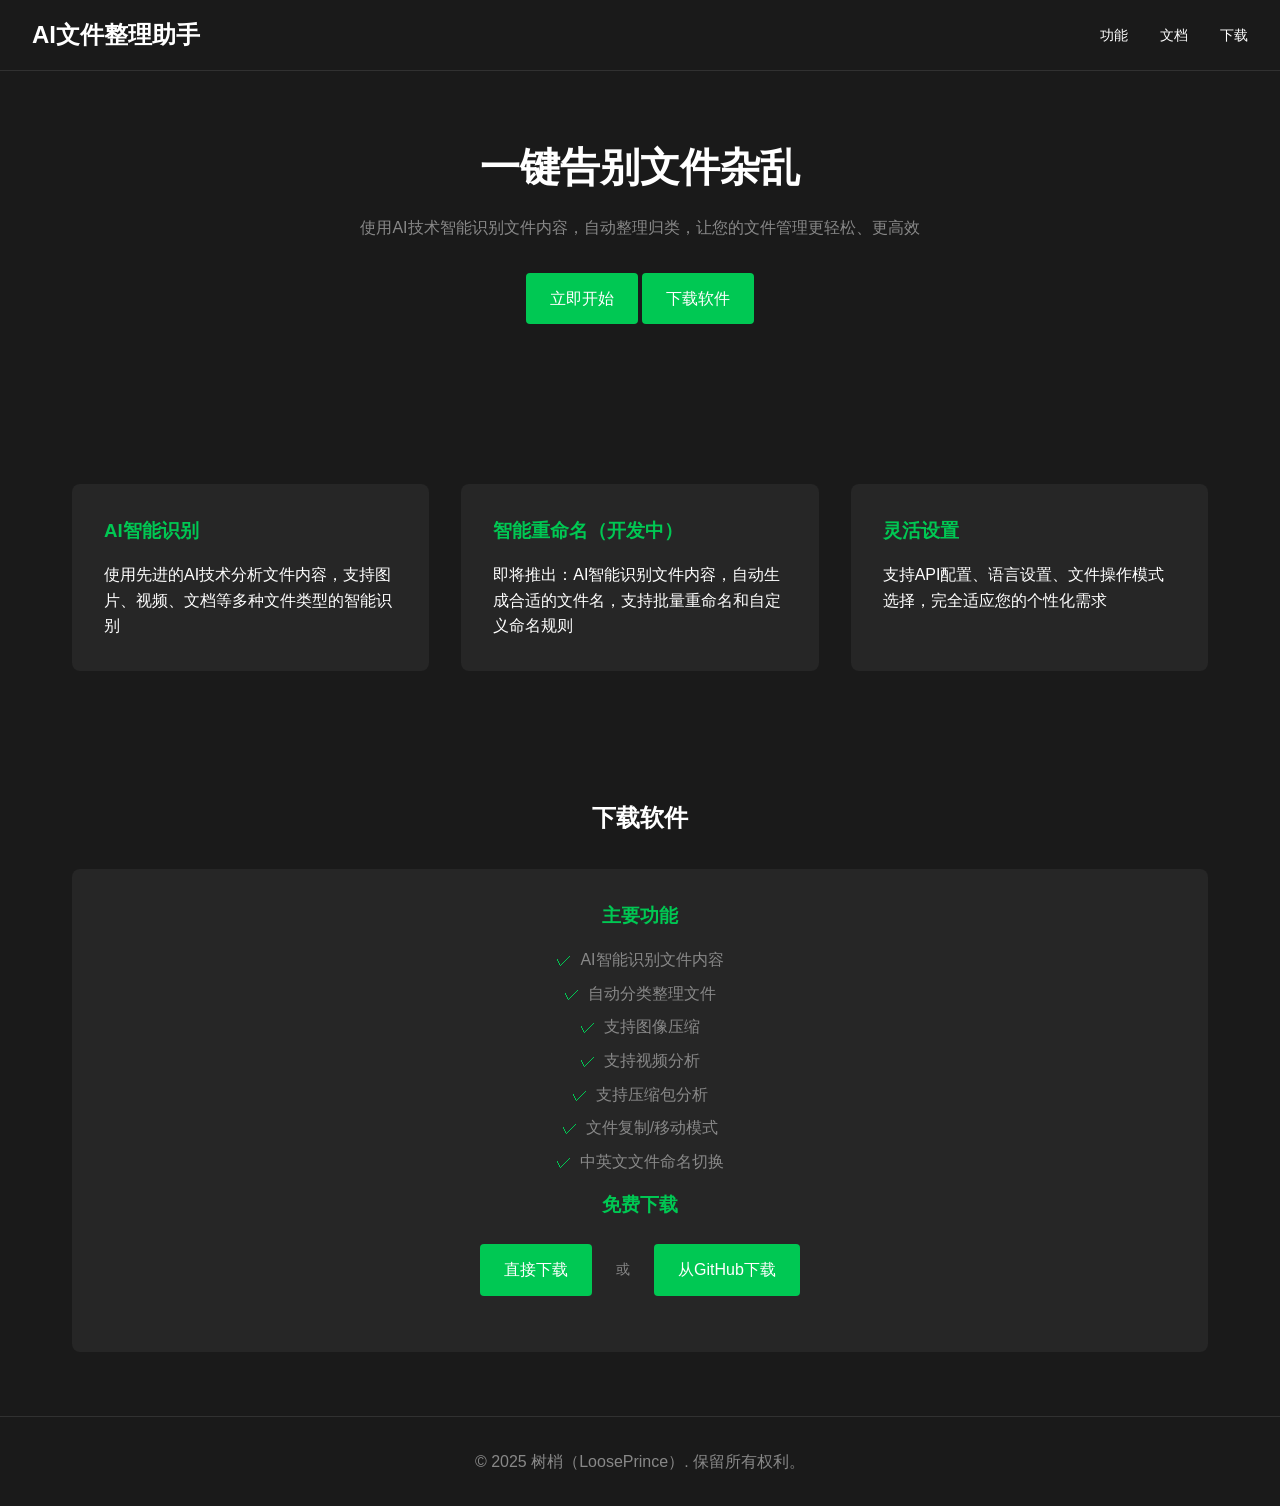
==== index.html @ bcb36895 "Initial commit" ====
<!DOCTYPE html>
<html lang="zh-CN">
<head>
    <meta charset="UTF-8">
    <meta name="viewport" content="width=device-width, initial-scale=1.0">
    <title>AI文件整理助手 - 智能文件管理工具</title>
    <style>
        :root {
            --primary-color: #00c853;
            --bg-dark: #1a1a1a;
            --text-light: #ffffff;
            --text-gray: #888888;
        }

        * {
            margin: 0;
            padding: 0;
            box-sizing: border-box;
        }

        body {
            font-family: -apple-system, BlinkMacSystemFont, 'Segoe UI', Roboto, Oxygen, Ubuntu, Cantarell, sans-serif;
            background-color: var(--bg-dark);
            color: var(--text-light);
            line-height: 1.6;
        }

        .header {
            padding: 1rem 2rem;
            display: flex;
            justify-content: space-between;
            align-items: center;
            border-bottom: 1px solid rgba(255, 255, 255, 0.1);
        }

        .logo {
            display: flex;
            align-items: center;
            gap: 0.5rem;
            font-size: 1.5rem;
            font-weight: bold;
            color: var(--text-light);
            text-decoration: none;
        }

        .nav-links {
            display: flex;
            gap: 2rem;
        }

        .nav-links a {
            color: var(--text-light);
            text-decoration: none;
            font-size: 0.9rem;
        }

        /* 响应式导航栏 */
        .menu-toggle {
            display: none;
            flex-direction: column;
            cursor: pointer;
            gap: 5px;
        }

        .menu-toggle span {
            width: 25px;
            height: 3px;
            background: var(--text-light);
            transition: all 0.3s;
        }

        @media (max-width: 768px) {
            .nav-links {
                display: none;
                flex-direction: column;
                position: absolute;
                top: 60px;
                right: 2rem;
                background: var(--bg-dark);
                padding: 1rem;
                border-radius: 4px;
                border: 1px solid rgba(255, 255, 255, 0.1);
            }

            .nav-links.active {
                display: flex;
            }

            .menu-toggle {
                display: flex;
            }
        }

        .hero {
            padding: 4rem 2rem;
            text-align: center;
            max-width: 1200px;
            margin: 0 auto;
        }

        .hero h1 {
            font-size: 2.5rem;
            margin-bottom: 1rem;
        }

        .hero p {
            color: var(--text-gray);
            margin-bottom: 2rem;
        }

        .features {
            padding: 4rem 2rem;
            max-width: 1200px;
            margin: 0 auto;
        }

        .feature-grid {
            display: grid;
            grid-template-columns: repeat(auto-fit, minmax(300px, 1fr));
            gap: 2rem;
            margin-top: 2rem;
        }

        .feature-card {
            background: rgba(255, 255, 255, 0.05);
            padding: 2rem;
            border-radius: 8px;
        }

        .feature-card h3 {
            color: var(--primary-color);
            margin-bottom: 1rem;
        }

        .pricing {
            padding: 4rem 2rem;
            max-width: 1200px;
            margin: 0 auto;
            text-align: center;
        }

        .pricing-grid {
            display: grid;
            grid-template-columns: repeat(auto-fit, minmax(250px, 1fr));
            gap: 2rem;
            margin-top: 2rem;
        }

        .pricing-card {
            background: rgba(255, 255, 255, 0.05);
            padding: 2rem;
            border-radius: 8px;
        }

        .pricing-card h3 {
            color: var(--primary-color);
            margin-bottom: 1rem;
        }

        .feature-list {
            list-style: none;
            margin: 1rem 0;
        }

        .feature-list li {
            margin: 0.5rem 0;
            color: var(--text-gray);
        }

        .feature-list li::before {
            content: '✓';
            color: var(--primary-color);
            margin-right: 0.5rem;
        }

        .btn {
            display: inline-block;
            padding: 0.8rem 1.5rem;
            background-color: var(--primary-color);
            color: var(--text-light);
            text-decoration: none;
            border-radius: 4px;
            font-weight: 500;
            transition: background-color 0.3s;
        }

        .btn:hover {
            background-color: #00a844;
        }

        .download-buttons {
            display: flex;
            flex-direction: column;
            gap: 1rem;
            align-items: center;
            margin: 1.5rem 0;
        }

        .or-text {
            color: var(--text-gray);
            font-size: 0.9rem;
        }

        @media (min-width: 768px) {
            .download-buttons {
                flex-direction: row;
                justify-content: center;
                gap: 1.5rem;
            }
        }

        .footer {
            padding: 2rem;
            text-align: center;
            color: var(--text-gray);
            border-top: 1px solid rgba(255, 255, 255, 0.1);
        }
    </style>
</head>
<body>
    <header class="header">
        <a href="/" class="logo">
            <span>AI文件整理助手</span>
        </a>
        <div class="menu-toggle" onclick="toggleMenu()">
            <span></span>
            <span></span>
            <span></span>
        </div>
        <nav class="nav-links">
            <a href="#features">功能</a>
            <a href="docs.html">文档</a>
            <a href="#download">下载</a>
        </nav>
    </header>

    <script>
        function toggleMenu() {
            const nav = document.querySelector('.nav-links');
            nav.classList.toggle('active');
        }
    </script>

    <section class="hero">
        <h1>一键告别文件杂乱</h1>
        <p>使用AI技术智能识别文件内容，自动整理归类，让您的文件管理更轻松、更高效</p>
        <a href="docs.html" class="btn">立即开始</a>
        <a href="#download" class="btn">下载软件</a>
    </section>

    <section class="features" id="features">
        <div class="feature-grid">
            <div class="feature-card">
                <h3>AI智能识别</h3>
                <p>使用先进的AI技术分析文件内容，支持图片、视频、文档等多种文件类型的智能识别</p>
            </div>
            <div class="feature-card">
                <h3>智能重命名（开发中）</h3>
                <p>即将推出：AI智能识别文件内容，自动生成合适的文件名，支持批量重命名和自定义命名规则</p>
            </div>
            <div class="feature-card">
                <h3>灵活设置</h3>
                <p>支持API配置、语言设置、文件操作模式选择，完全适应您的个性化需求</p>
            </div>
        </div>
    </section>

    <section class="pricing" id="download">
        <h2>下载软件</h2>
        <div class="pricing-grid">
            <div class="pricing-card">
                <h3>主要功能</h3>
                <ul class="feature-list">
                    <li>AI智能识别文件内容</li>
                    <li>自动分类整理文件</li>
                    <li>支持图像压缩</li>
                    <li>支持视频分析</li>
                    <li>支持压缩包分析</li>
                    <li>文件复制/移动模式</li>
                    <li>中英文文件命名切换</li>
                </ul>
                <h3>免费下载</h3>
                <!-- <p style="color: var(--text-gray); margin: 1rem 0;">本软件完全免费，请加入QQ群：726741344下载最新版本</p> -->
                <div class="download-buttons">
                    <a href="dist/AI文件整理助手.exe" class="btn">直接下载</a>
                    <span class="or-text">或</span>
                    <a href="https://github.com/LoosePrince/AI-File/releases/latest" class="btn">从GitHub下载</a>
                </div>
            </div>
        </div>
    </section>

    <footer class="footer">
        <p>© 2025 树梢（LoosePrince）. 保留所有权利。</p>
    </footer>
</body>
</html>
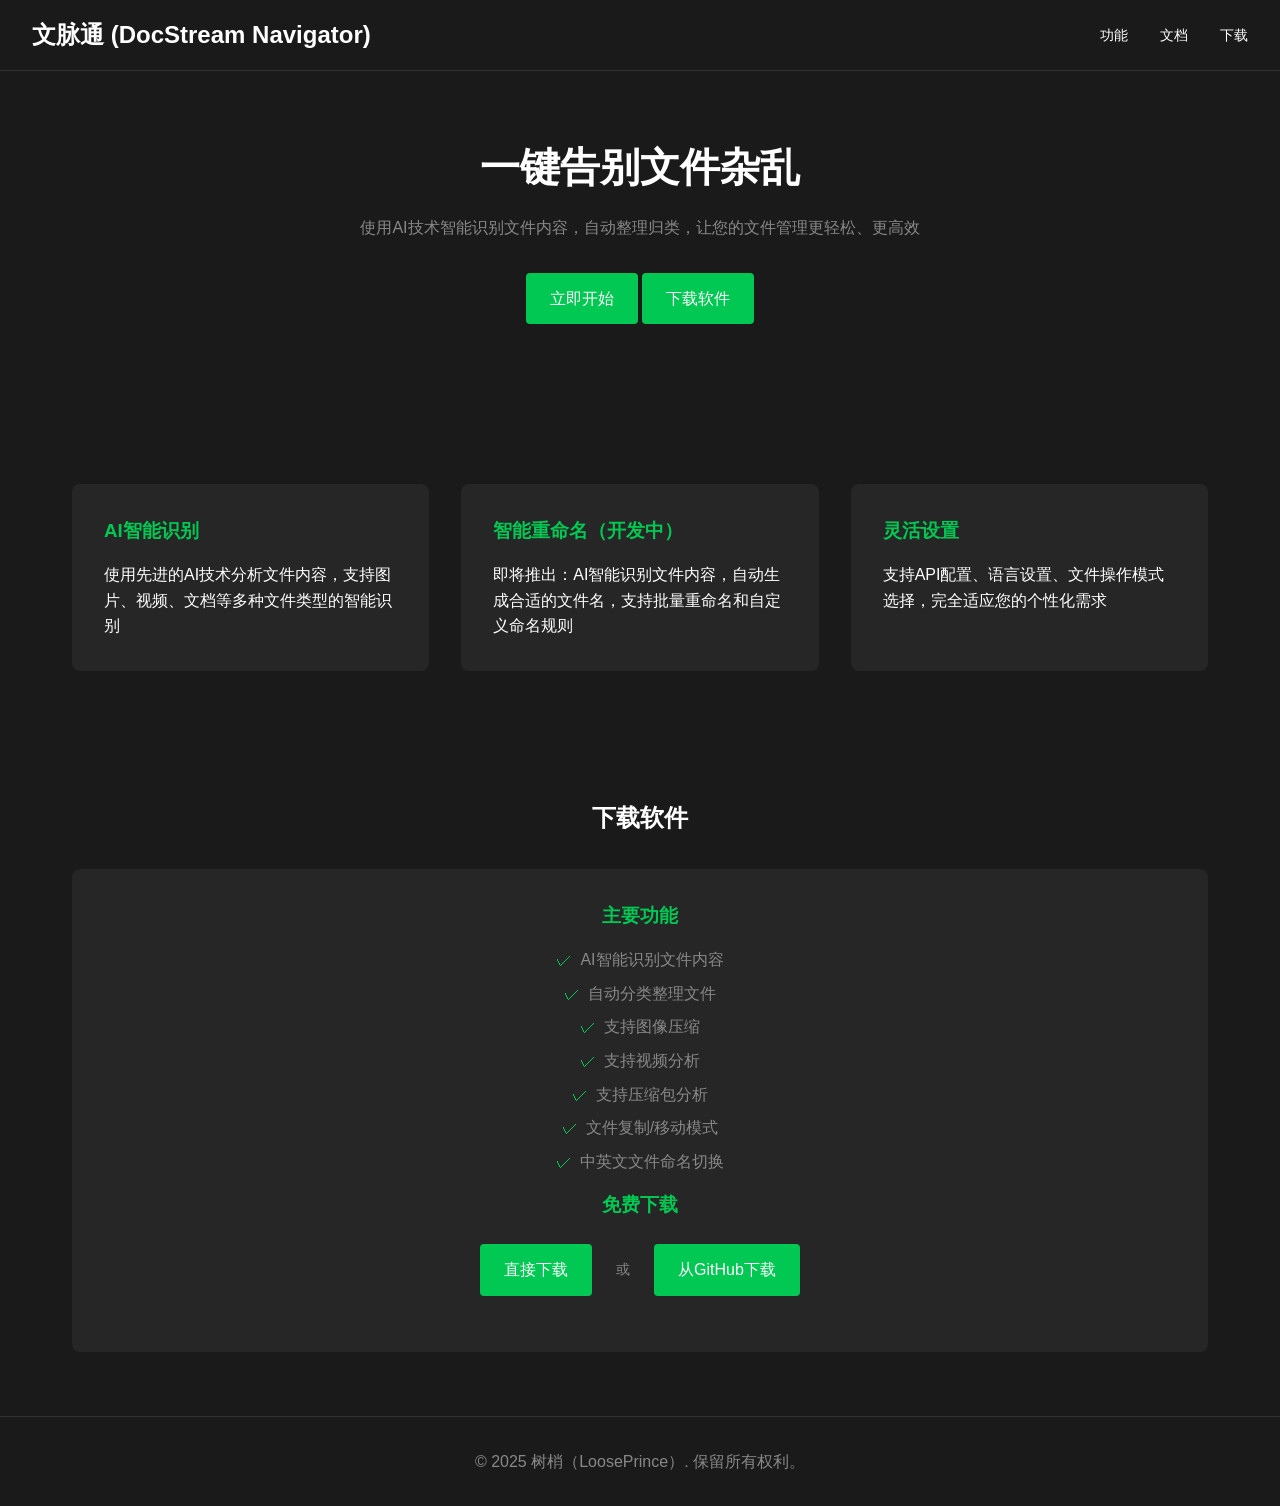
==== commit 42399c55: "更新文档和下载链接为文脉通" ====
--- a/index.html
+++ b/index.html
@@ -3,7 +3,7 @@
 <head>
     <meta charset="UTF-8">
     <meta name="viewport" content="width=device-width, initial-scale=1.0">
-    <title>AI文件整理助手 - 智能文件管理工具</title>
+    <title>文脉通 (DocStream Navigator) - 智能文件管理工具</title>
     <style>
         :root {
             --primary-color: #00c853;
@@ -220,7 +220,7 @@
 <body>
     <header class="header">
         <a href="/" class="logo">
-            <span>AI文件整理助手</span>
+            <span>文脉通 (DocStream Navigator)</span>
         </a>
         <div class="menu-toggle" onclick="toggleMenu()">
             <span></span>
@@ -282,7 +282,7 @@
                 <h3>免费下载</h3>
                 <!-- <p style="color: var(--text-gray); margin: 1rem 0;">本软件完全免费，请加入QQ群：726741344下载最新版本</p> -->
                 <div class="download-buttons">
-                    <a href="dist/AI文件整理助手.exe" class="btn">直接下载</a>
+                    <a href="dist/文脉通.exe" class="btn">直接下载</a>
                     <span class="or-text">或</span>
                     <a href="https://github.com/LoosePrince/AI-File/releases/latest" class="btn">从GitHub下载</a>
                 </div>
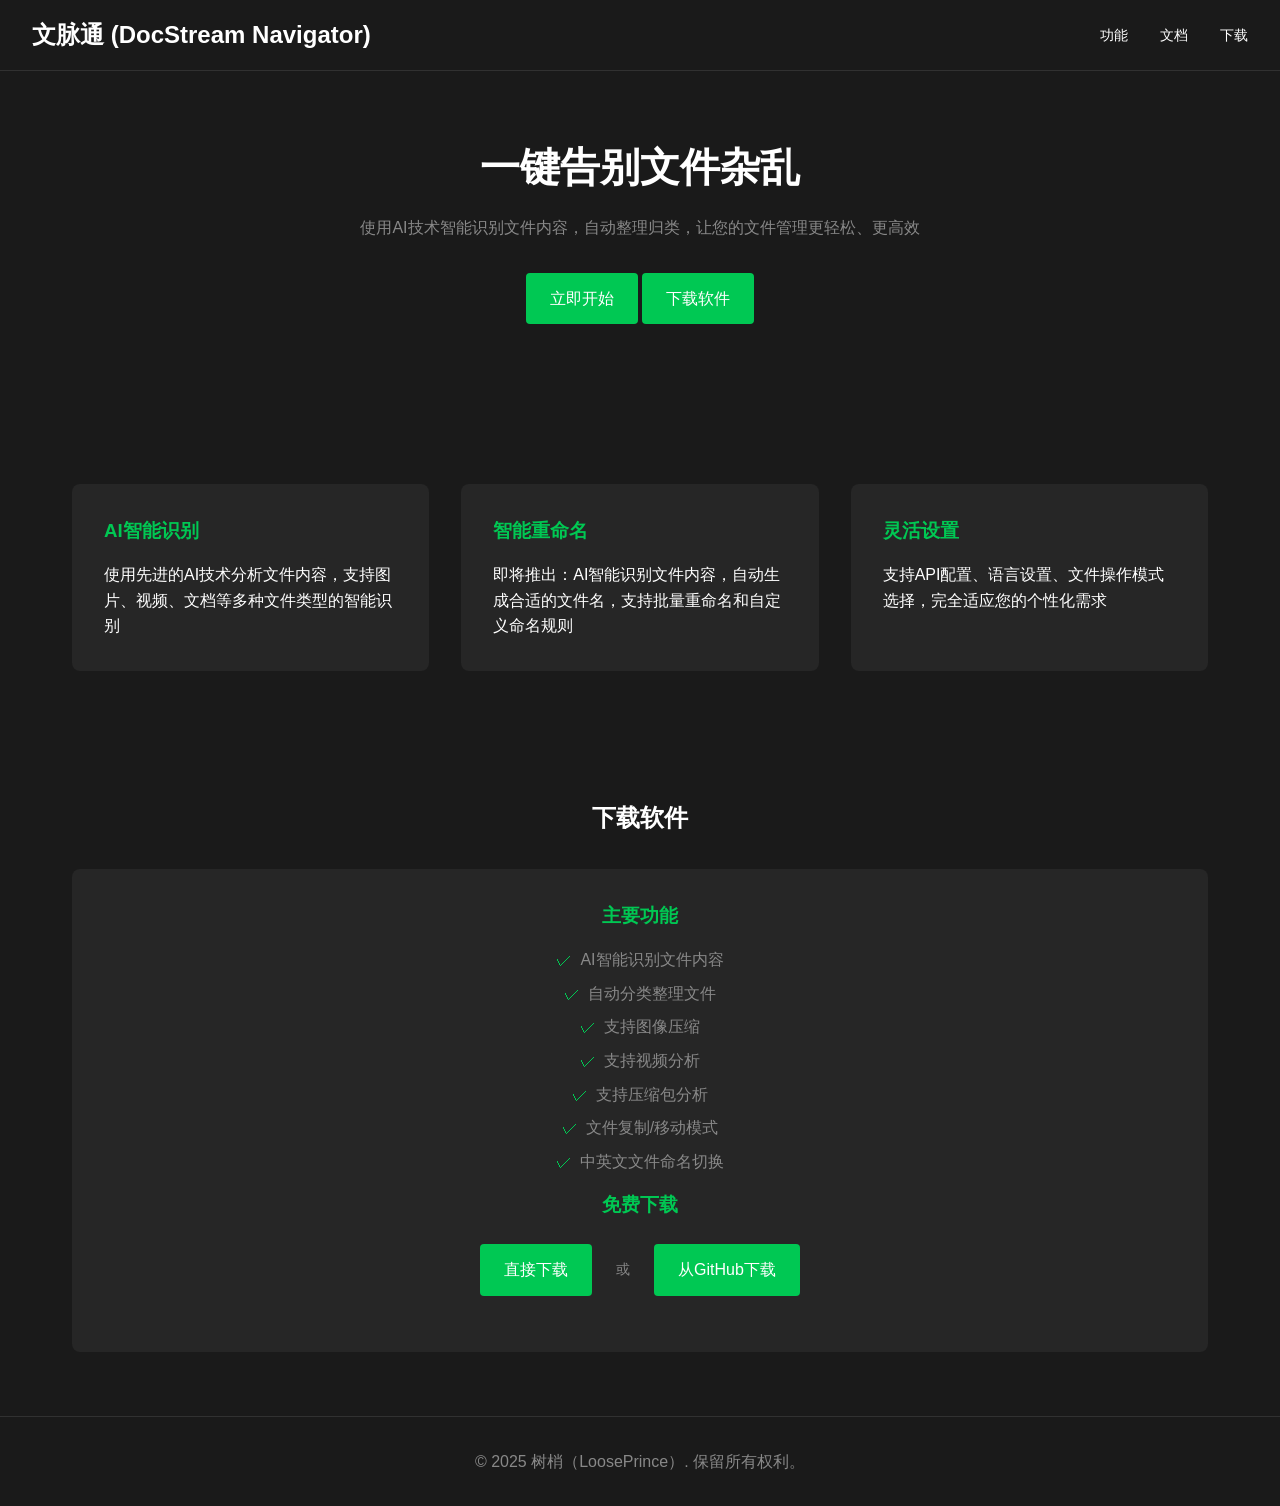
==== commit 8c5ffe7e: "更新文档：增加功能和安全特性" ====
--- a/index.html
+++ b/index.html
@@ -255,7 +255,7 @@
                 <p>使用先进的AI技术分析文件内容，支持图片、视频、文档等多种文件类型的智能识别</p>
             </div>
             <div class="feature-card">
-                <h3>智能重命名（开发中）</h3>
+                <h3>智能重命名</h3>
                 <p>即将推出：AI智能识别文件内容，自动生成合适的文件名，支持批量重命名和自定义命名规则</p>
             </div>
             <div class="feature-card">
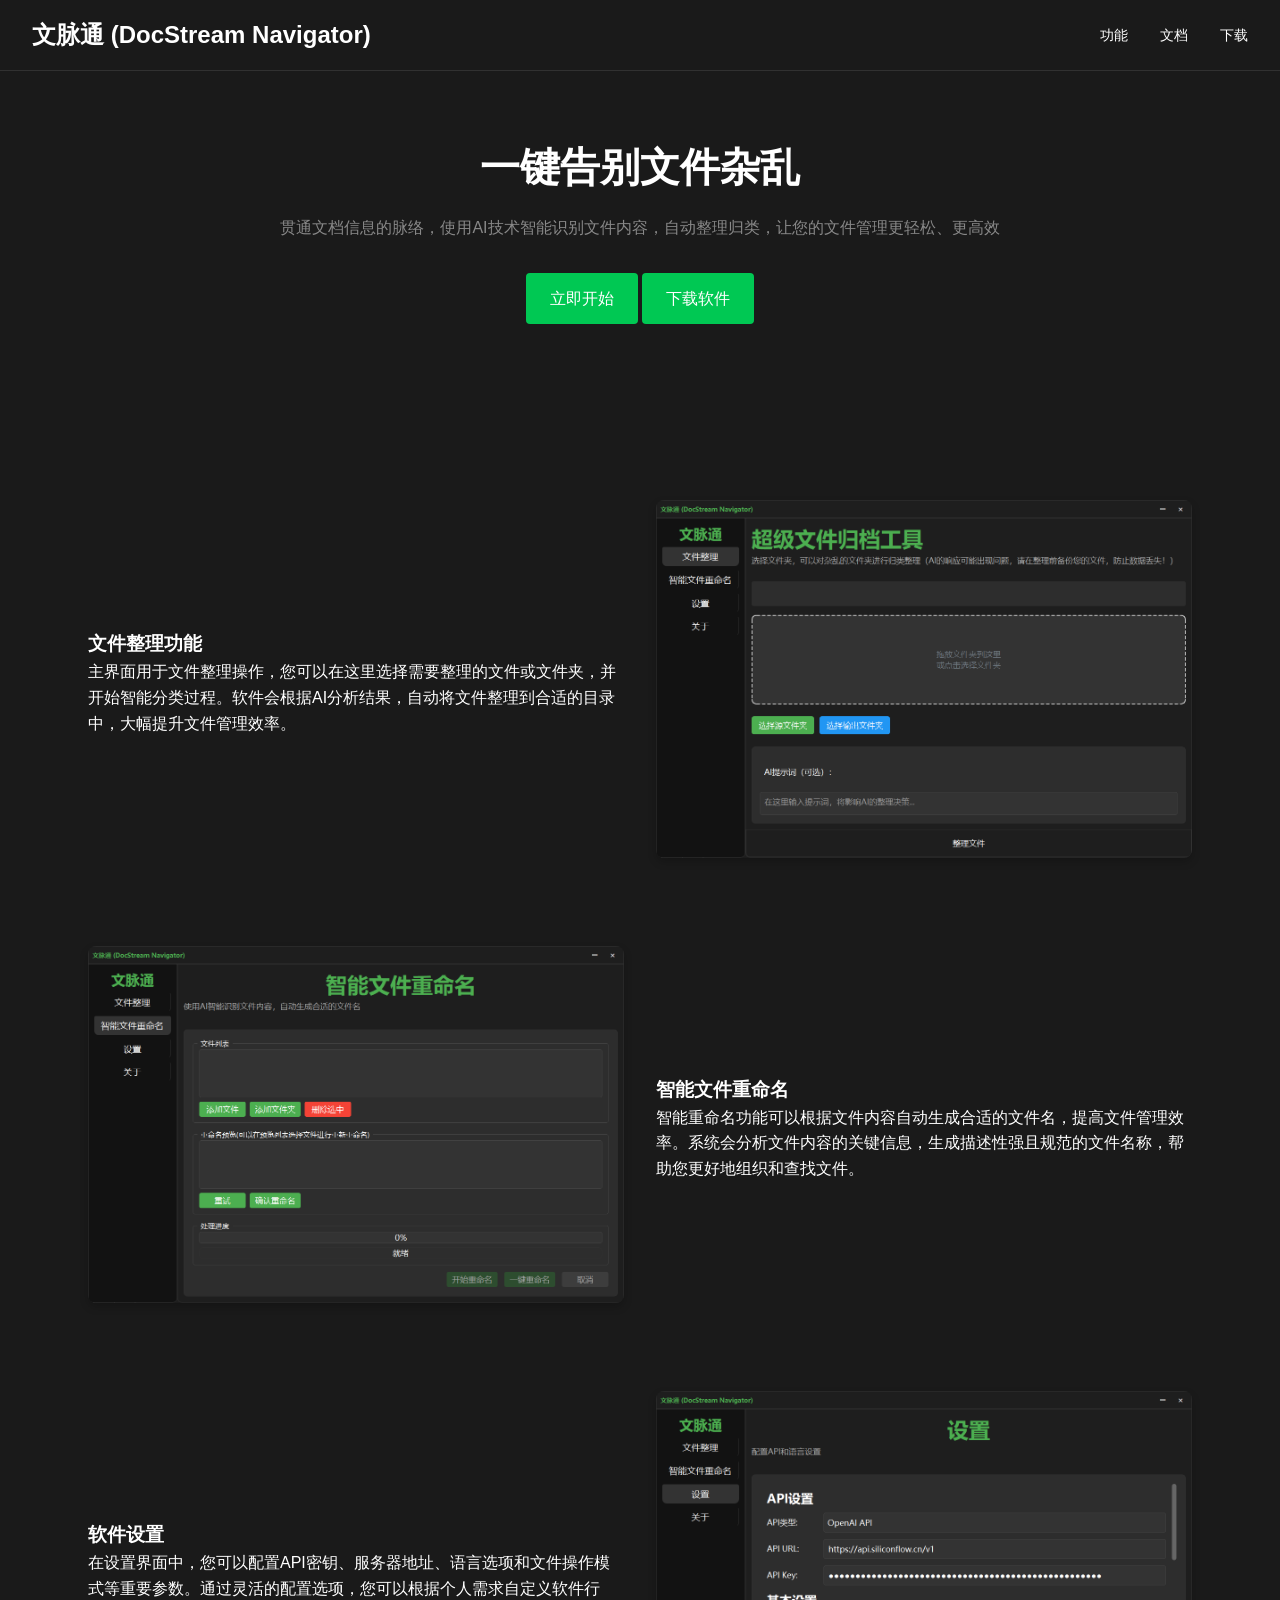
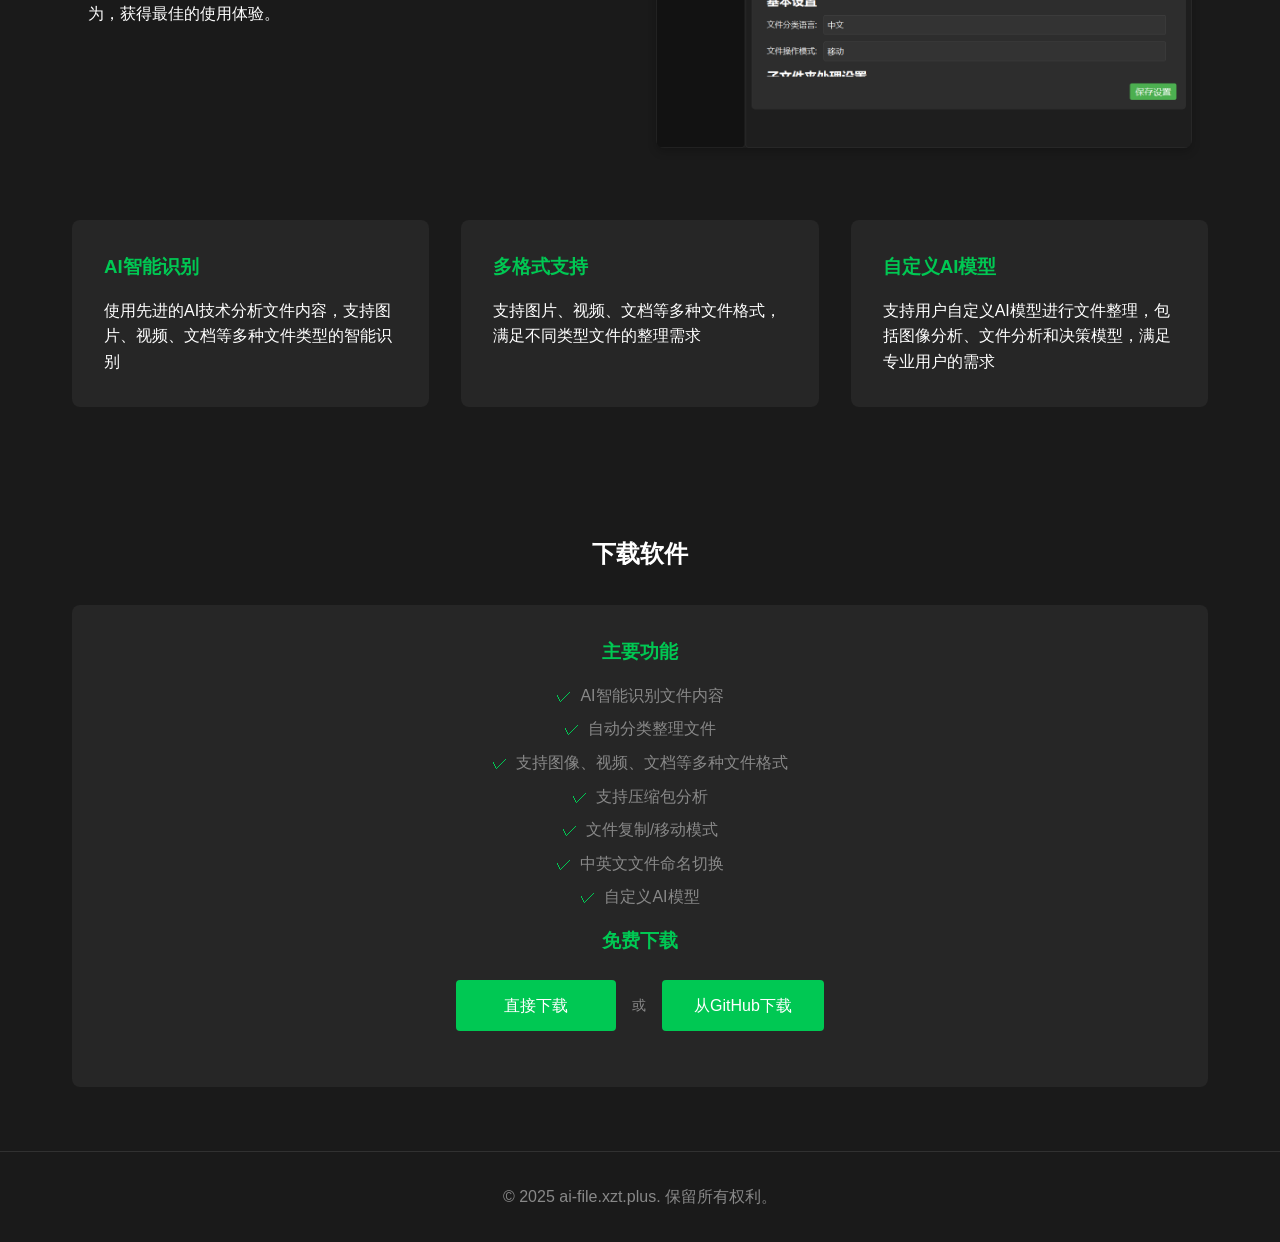
==== commit 14496172: "增加功能和修改版权信息，更新到v1.3.3" ====
--- a/index.html
+++ b/index.html
@@ -196,16 +196,23 @@
             margin: 1.5rem 0;
         }
 
+        .download-buttons .btn {
+            min-width: 160px;
+            text-align: center;
+            padding: 0.8rem 2rem;
+        }
+
         .or-text {
             color: var(--text-gray);
             font-size: 0.9rem;
+            padding: 0 1rem;
         }
 
         @media (min-width: 768px) {
             .download-buttons {
                 flex-direction: row;
                 justify-content: center;
-                gap: 1.5rem;
+                gap: 0;
             }
         }
 
@@ -243,24 +250,101 @@
 
     <section class="hero">
         <h1>一键告别文件杂乱</h1>
-        <p>使用AI技术智能识别文件内容，自动整理归类，让您的文件管理更轻松、更高效</p>
+        <p>贯通文档信息的脉络，使用AI技术智能识别文件内容，自动整理归类，让您的文件管理更轻松、更高效</p>
         <a href="docs.html" class="btn">立即开始</a>
         <a href="#download" class="btn">下载软件</a>
     </section>
 
     <section class="features" id="features">
+        <!-- <h2>界面预览</h2> -->
+        <style>
+            .screenshot-container {
+                margin: 2rem 0;
+            }
+            
+            .screenshot-row {
+                display: flex;
+                align-items: center;
+                margin-bottom: 3rem;
+                flex-wrap: wrap;
+            }
+            
+            .screenshot-info {
+                flex: 1;
+                min-width: 300px;
+                padding: 1rem;
+            }
+            
+            .screenshot-image {
+                flex: 1;
+                min-width: 300px;
+                padding: 1rem;
+            }
+            
+            .screenshot-image img {
+                max-width: 100%;
+                height: auto;
+                border-radius: 8px;
+                box-shadow: 0 4px 8px rgba(0,0,0,0.2);
+            }
+            
+            @media (max-width: 768px) {
+                .screenshot-row {
+                    flex-direction: column;
+                }
+                
+                .screenshot-row.reverse {
+                    flex-direction: column-reverse;
+                }
+            }
+        </style>
+        
+        <div class="screenshot-container">
+            <!-- 第一行：文字在左，图片在右 -->
+            <div class="screenshot-row">
+                <div class="screenshot-info">
+                    <h3>文件整理功能</h3>
+                    <p>主界面用于文件整理操作，您可以在这里选择需要整理的文件或文件夹，并开始智能分类过程。软件会根据AI分析结果，自动将文件整理到合适的目录中，大幅提升文件管理效率。</p>
+                </div>
+                <div class="screenshot-image">
+                    <img src="img/001.png" alt="文件整理功能界面">
+                </div>
+            </div>
+            
+            <!-- 第二行：图片在左，文字在右 -->
+            <div class="screenshot-row reverse">
+                <div class="screenshot-image">
+                    <img src="img/002.png" alt="智能文件重命名界面">
+                </div>
+                <div class="screenshot-info">
+                    <h3>智能文件重命名</h3>
+                    <p>智能重命名功能可以根据文件内容自动生成合适的文件名，提高文件管理效率。系统会分析文件内容的关键信息，生成描述性强且规范的文件名称，帮助您更好地组织和查找文件。</p>
+                </div>
+            </div>
+            
+            <!-- 第三行：文字在左，图片在右 -->
+            <div class="screenshot-row">
+                <div class="screenshot-info">
+                    <h3>软件设置</h3>
+                    <p>在设置界面中，您可以配置API密钥、服务器地址、语言选项和文件操作模式等重要参数。通过灵活的配置选项，您可以根据个人需求自定义软件行为，获得最佳的使用体验。</p>
+                </div>
+                <div class="screenshot-image">
+                    <img src="img/003.png" alt="软件设置界面">
+                </div>
+            </div>
+        </div>
         <div class="feature-grid">
             <div class="feature-card">
                 <h3>AI智能识别</h3>
                 <p>使用先进的AI技术分析文件内容，支持图片、视频、文档等多种文件类型的智能识别</p>
             </div>
             <div class="feature-card">
-                <h3>智能重命名</h3>
-                <p>即将推出：AI智能识别文件内容，自动生成合适的文件名，支持批量重命名和自定义命名规则</p>
+                <h3>多格式支持</h3>
+                <p>支持图片、视频、文档等多种文件格式，满足不同类型文件的整理需求</p>
             </div>
             <div class="feature-card">
-                <h3>灵活设置</h3>
-                <p>支持API配置、语言设置、文件操作模式选择，完全适应您的个性化需求</p>
+                <h3>自定义AI模型</h3>
+                <p>支持用户自定义AI模型进行文件整理，包括图像分析、文件分析和决策模型，满足专业用户的需求</p>
             </div>
         </div>
     </section>
@@ -273,11 +357,11 @@
                 <ul class="feature-list">
                     <li>AI智能识别文件内容</li>
                     <li>自动分类整理文件</li>
-                    <li>支持图像压缩</li>
-                    <li>支持视频分析</li>
+                    <li>支持图像、视频、文档等多种文件格式</li>
                     <li>支持压缩包分析</li>
                     <li>文件复制/移动模式</li>
                     <li>中英文文件命名切换</li>
+                    <li>自定义AI模型</li>
                 </ul>
                 <h3>免费下载</h3>
                 <!-- <p style="color: var(--text-gray); margin: 1rem 0;">本软件完全免费，请加入QQ群：726741344下载最新版本</p> -->
@@ -291,7 +375,7 @@
     </section>
 
     <footer class="footer">
-        <p>© 2025 树梢（LoosePrince）. 保留所有权利。</p>
+        <p>© 2025 <a href="http://ai-file.xzt.plus" style="color: var(--text-gray); text-decoration: none;">ai-file.xzt.plus</a>. 保留所有权利。</p>
     </footer>
 </body>
 </html>
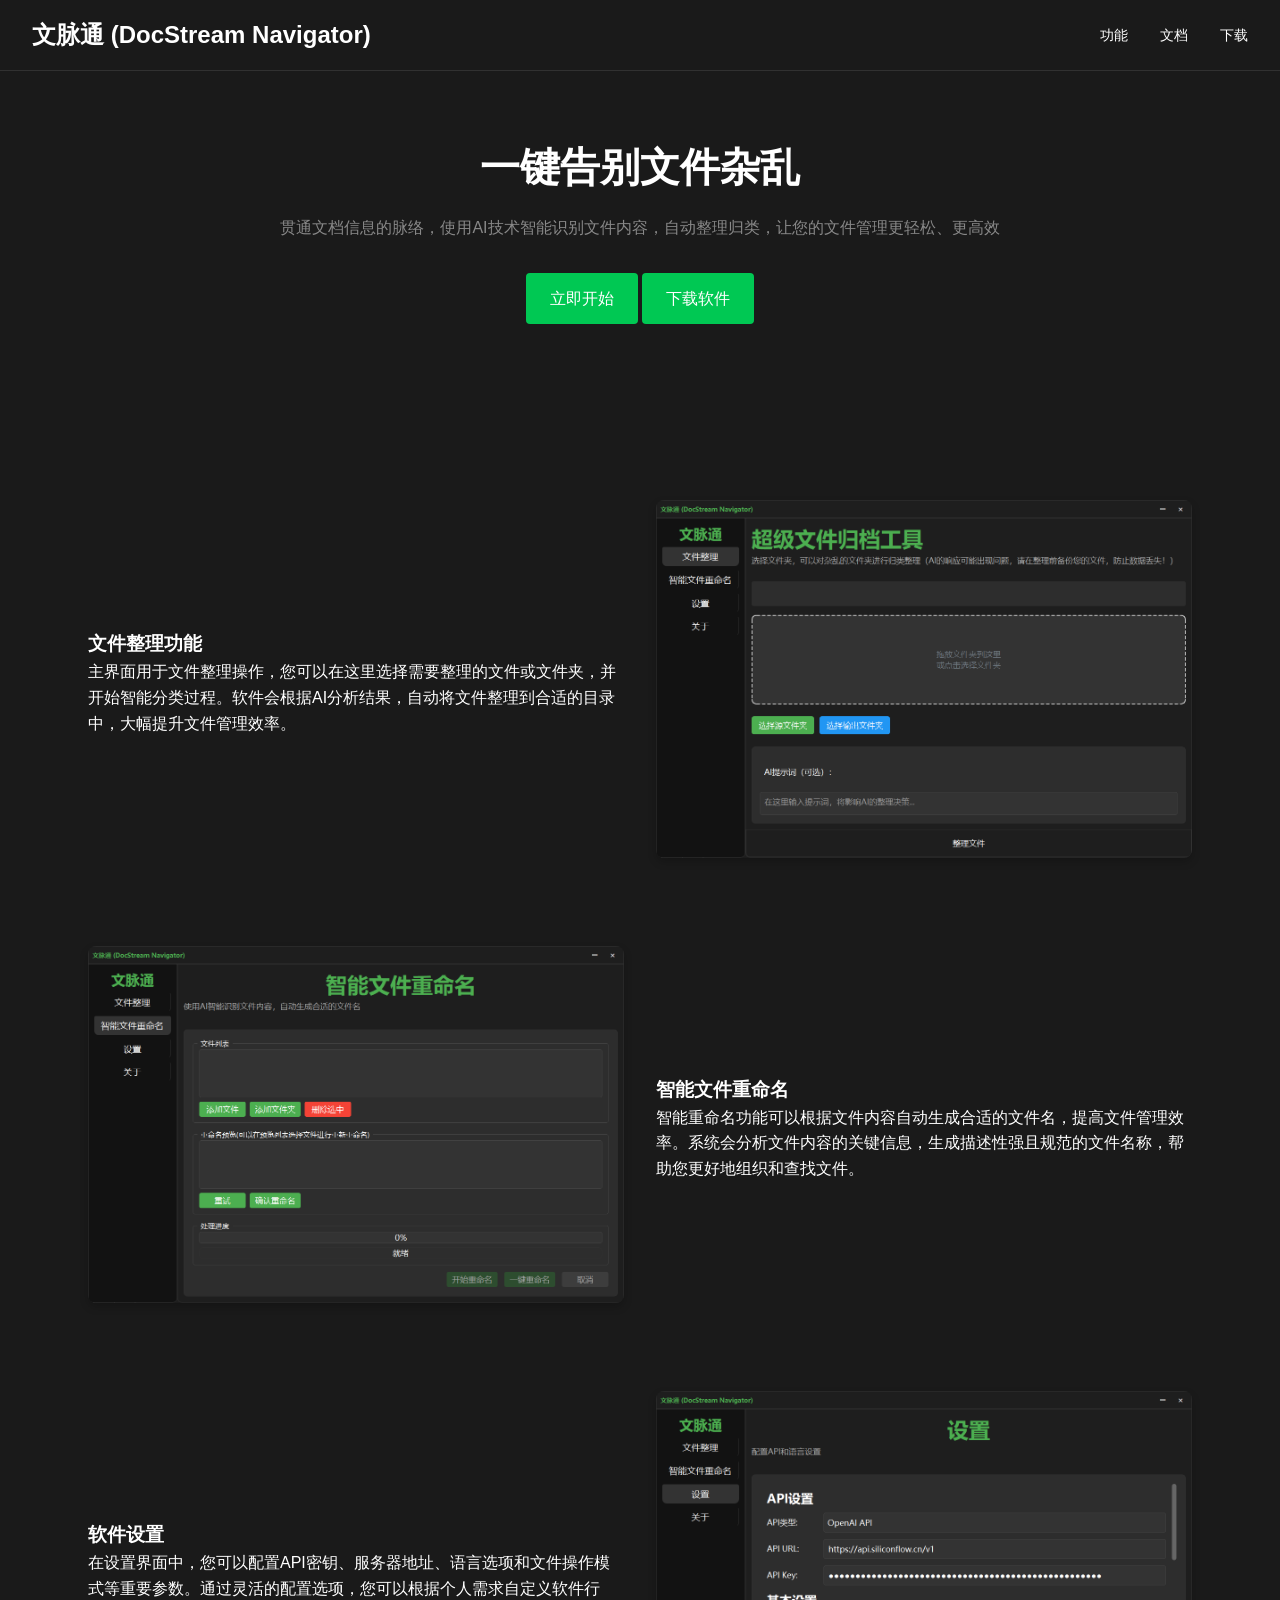
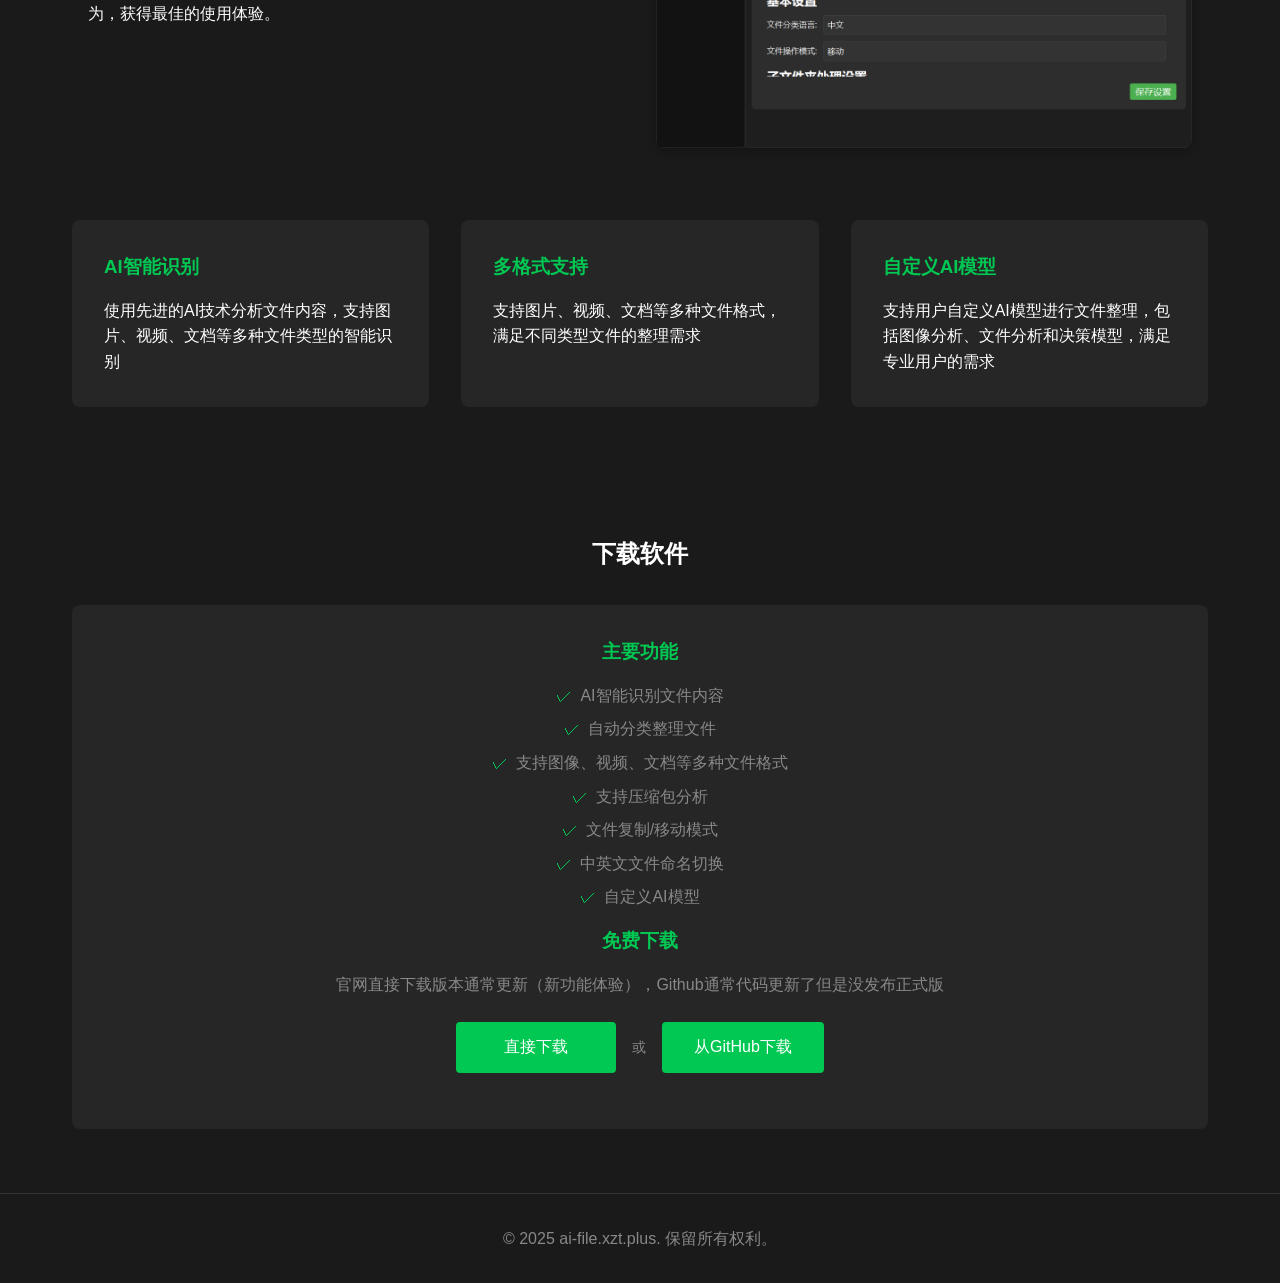
==== commit a4f9cbac: "更新下载说明" ====
--- a/index.html
+++ b/index.html
@@ -364,7 +364,7 @@
                     <li>自定义AI模型</li>
                 </ul>
                 <h3>免费下载</h3>
-                <!-- <p style="color: var(--text-gray); margin: 1rem 0;">本软件完全免费，请加入QQ群：726741344下载最新版本</p> -->
+                <p style="color: var(--text-gray); margin: 1rem 0;">官网直接下载版本通常更新（新功能体验），Github通常代码更新了但是没发布正式版</p>
                 <div class="download-buttons">
                     <a href="dist/文脉通.exe" class="btn">直接下载</a>
                     <span class="or-text">或</span>
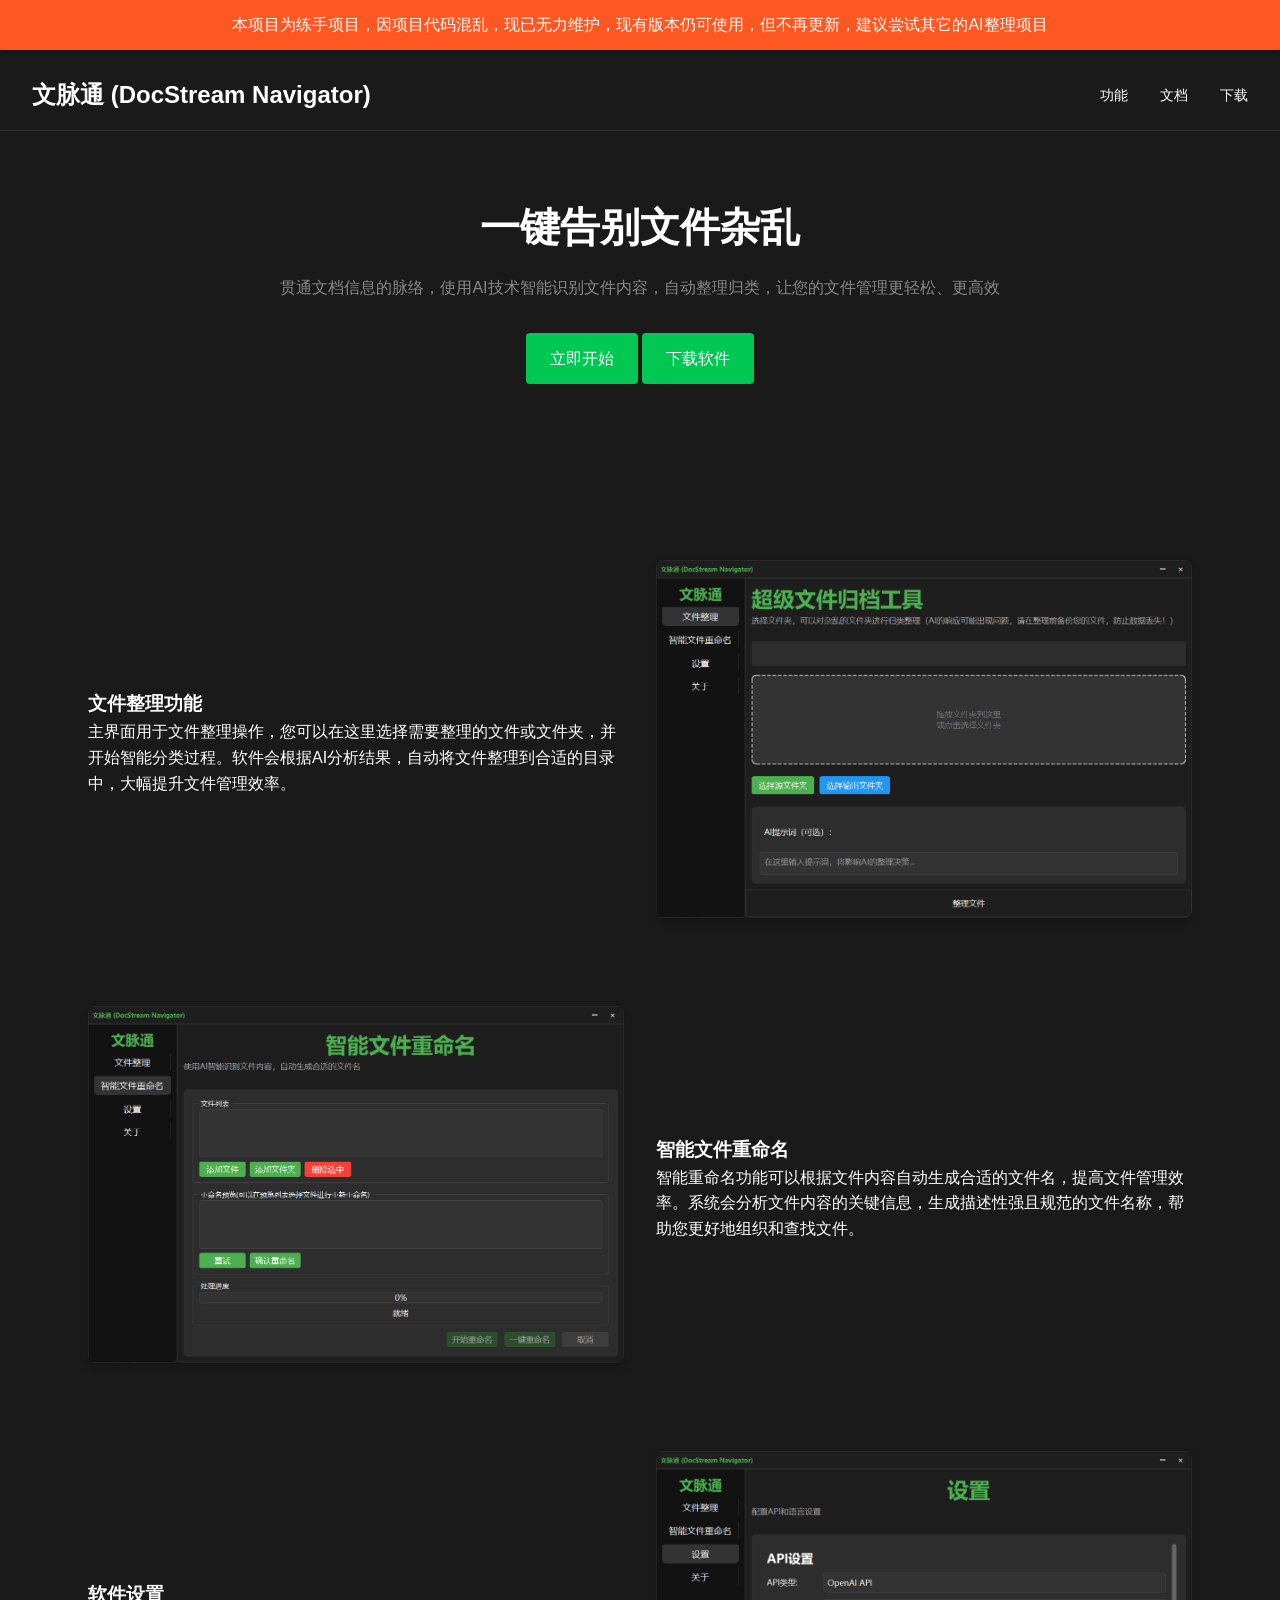
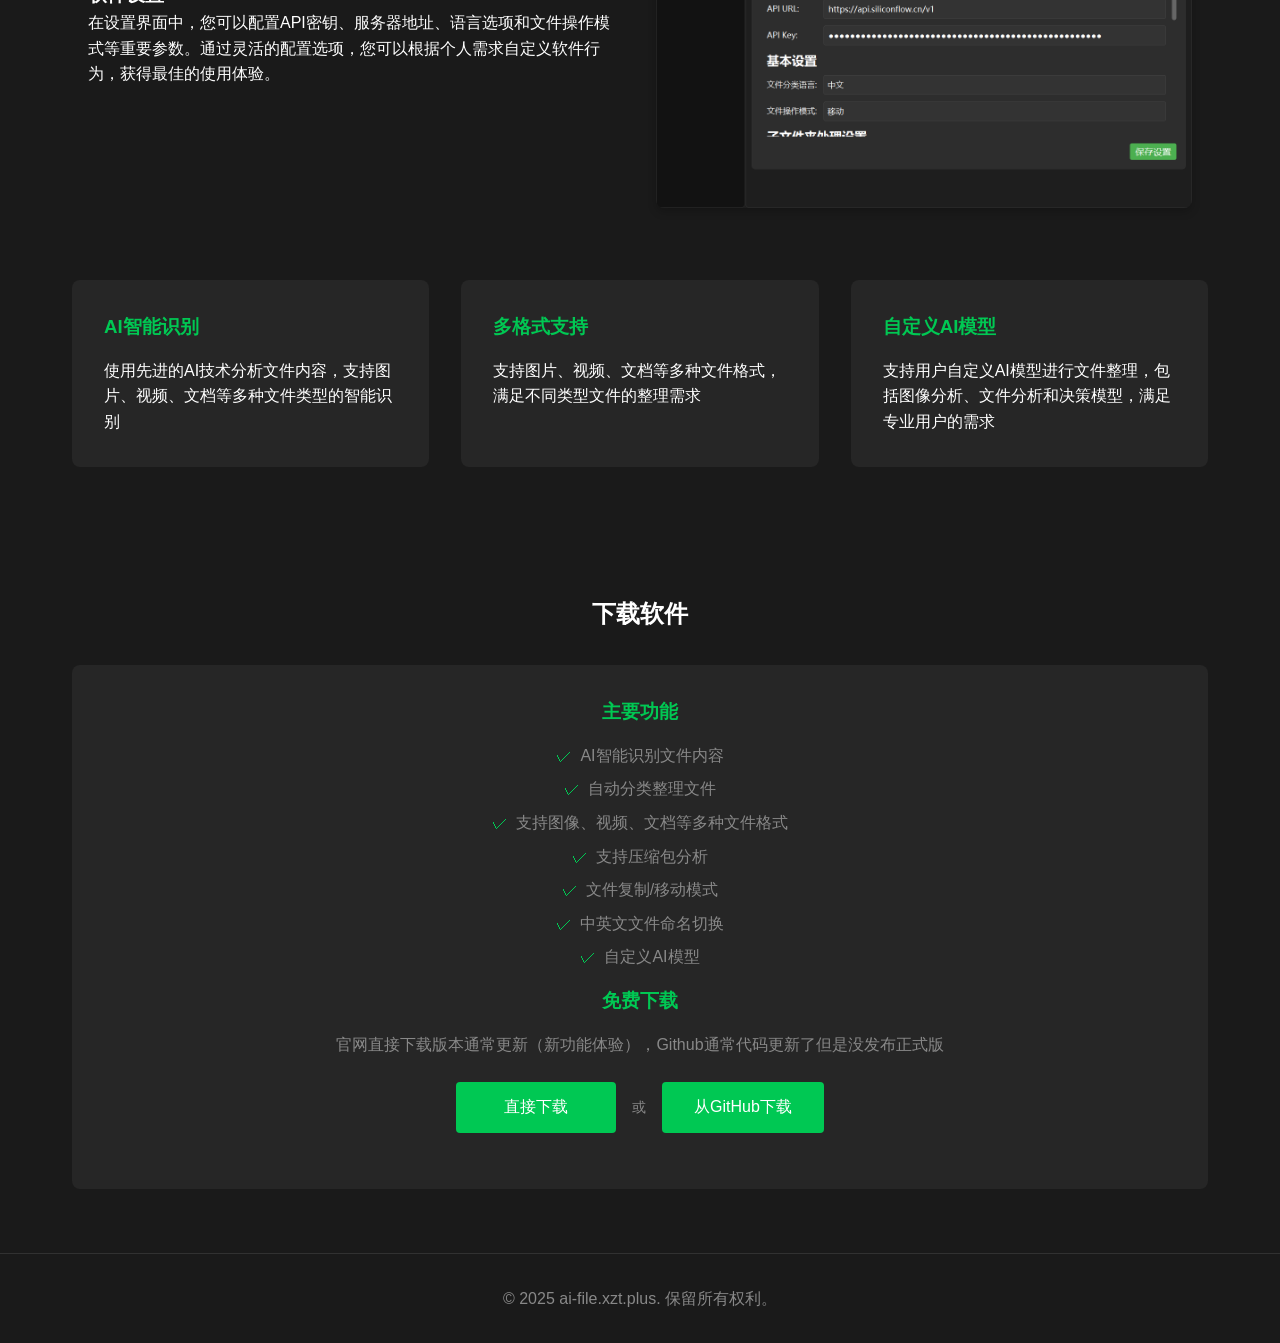
==== commit efe9ad95: "添加通知" ====
--- a/index.html
+++ b/index.html
@@ -4,6 +4,31 @@
     <meta charset="UTF-8">
     <meta name="viewport" content="width=device-width, initial-scale=1.0">
     <title>文脉通 (DocStream Navigator) - 智能文件管理工具</title>
+    
+    <!-- SEO元数据 -->
+    <meta name="description" content="文脉通是一款基于AI技术的智能文件管理工具，能自动识别文件内容，整理归类文件，支持多种文件格式，提高文件管理效率。">
+    <meta name="keywords" content="文脉通,DocStream Navigator,文件管理,AI文件整理,智能文件分类,文件重命名,文件整理软件">
+    
+    <!-- Open Graph / Facebook -->
+    <meta property="og:type" content="website">
+    <meta property="og:url" content="http://ai-file.xzt.plus/">
+    <meta property="og:title" content="文脉通 (DocStream Navigator) - 智能文件管理工具">
+    <meta property="og:description" content="使用AI技术智能识别文件内容，自动整理归类，让您的文件管理更轻松、更高效。">
+    <meta property="og:image" content="img/001.png">
+    
+    <!-- Twitter -->
+    <meta name="twitter:card" content="summary_large_image">
+    <meta name="twitter:url" content="http://ai-file.xzt.plus/">
+    <meta name="twitter:title" content="文脉通 (DocStream Navigator) - 智能文件管理工具">
+    <meta name="twitter:description" content="使用AI技术智能识别文件内容，自动整理归类，让您的文件管理更轻松、更高效。">
+    <meta name="twitter:image" content="img/001.png">
+    
+    <!-- 规范链接 -->
+    <link rel="canonical" href="http://ai-file.xzt.plus/">
+    
+    <!-- 针对Bing和Google的特殊元标签 -->
+    <meta name="msvalidate.01" content="168AEA7523B6DC86A93EAF3C5FD62676">
+    <meta name="google-site-verification" content="dx8zsT9sKew0cvrlHzp0NSkagoOidwoOOoWjsplLcWs">
     <style>
         :root {
             --primary-color: #00c853;
@@ -23,6 +48,22 @@
             background-color: var(--bg-dark);
             color: var(--text-light);
             line-height: 1.6;
+            padding-top: 60px;
+        }
+
+        /* 顶部通知样式 */
+        .top-notification {
+            position: fixed;
+            top: 0;
+            left: 0;
+            width: 100%;
+            background-color: #ff5722;
+            color: white;
+            text-align: center;
+            padding: 12px 20px;
+            z-index: 1000;
+            font-weight: 500;
+            box-shadow: 0 2px 4px rgba(0,0,0,0.2);
         }
 
         .header {
@@ -225,6 +266,10 @@
     </style>
 </head>
 <body>
+    <div class="top-notification">
+        本项目为练手项目，因项目代码混乱，现已无力维护，现有版本仍可使用，但不再更新，建议尝试其它的AI整理项目
+    </div>
+
     <header class="header">
         <a href="/" class="logo">
             <span>文脉通 (DocStream Navigator)</span>
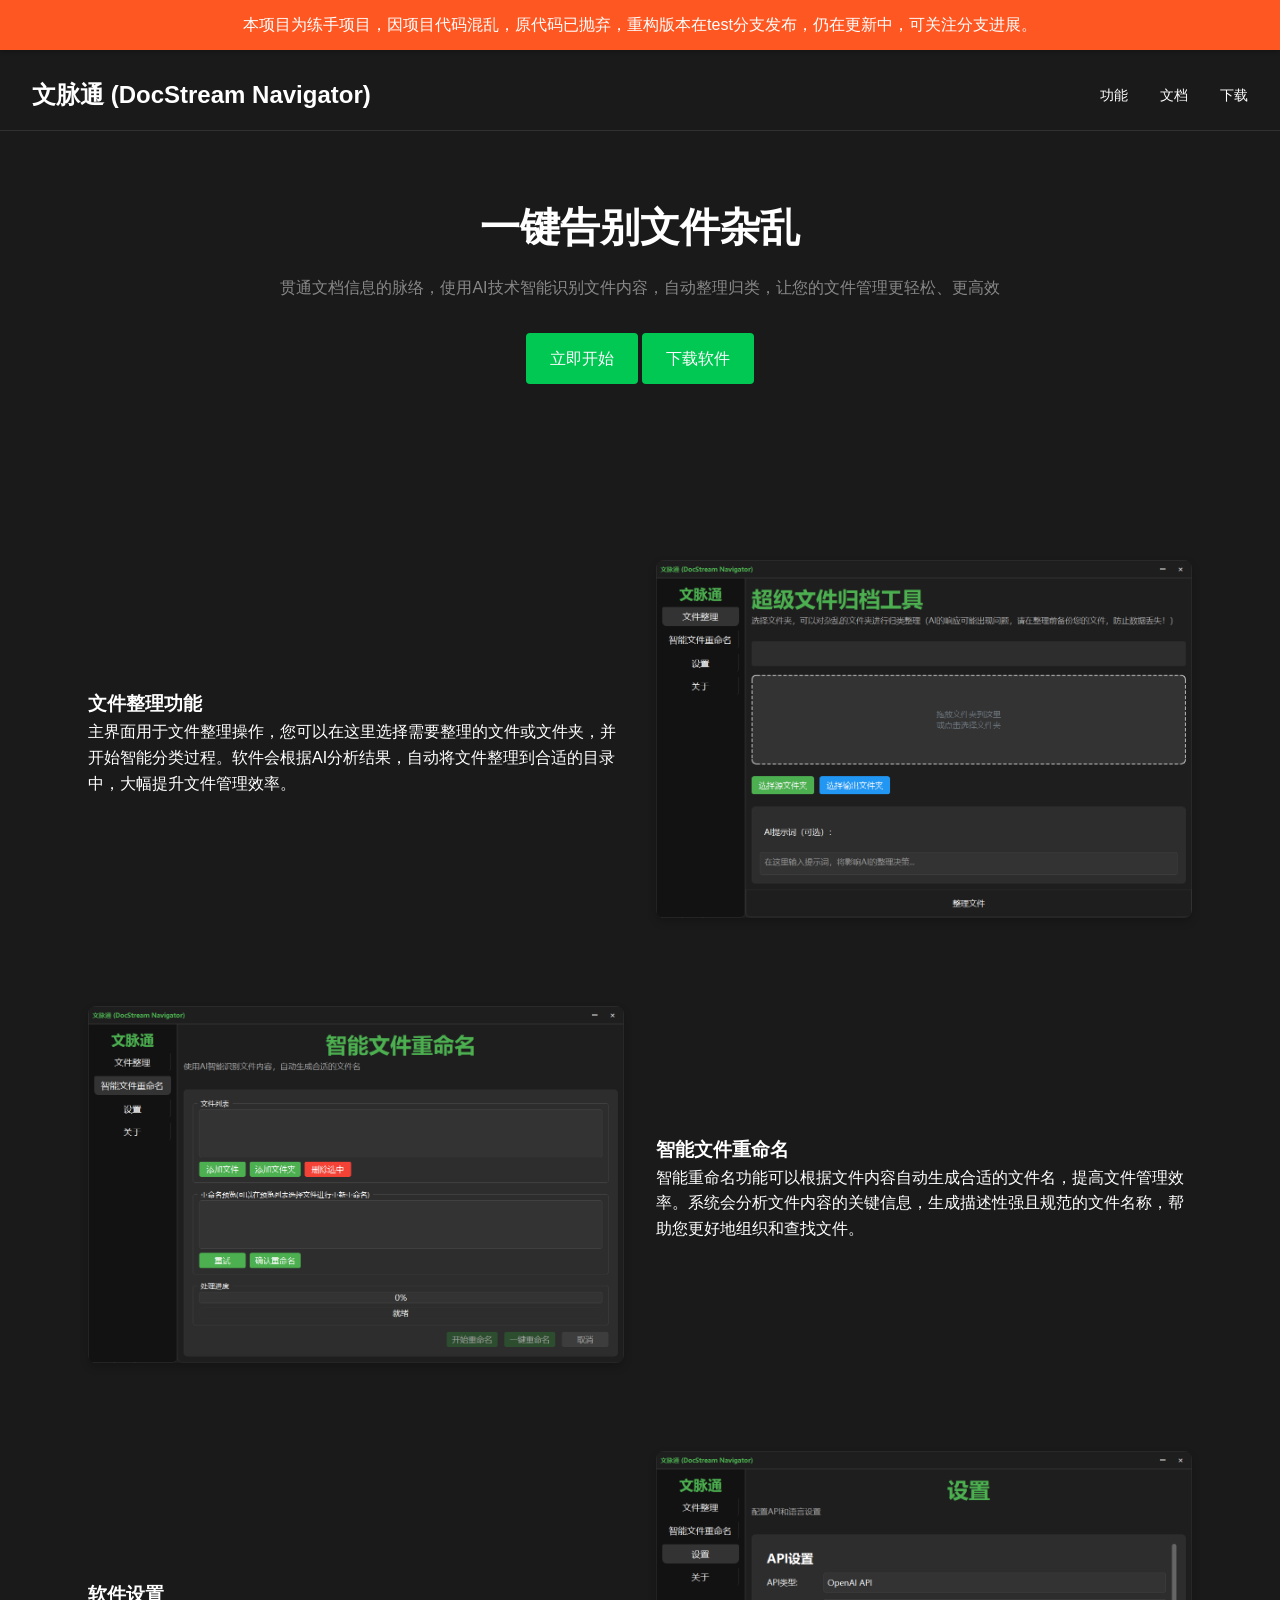
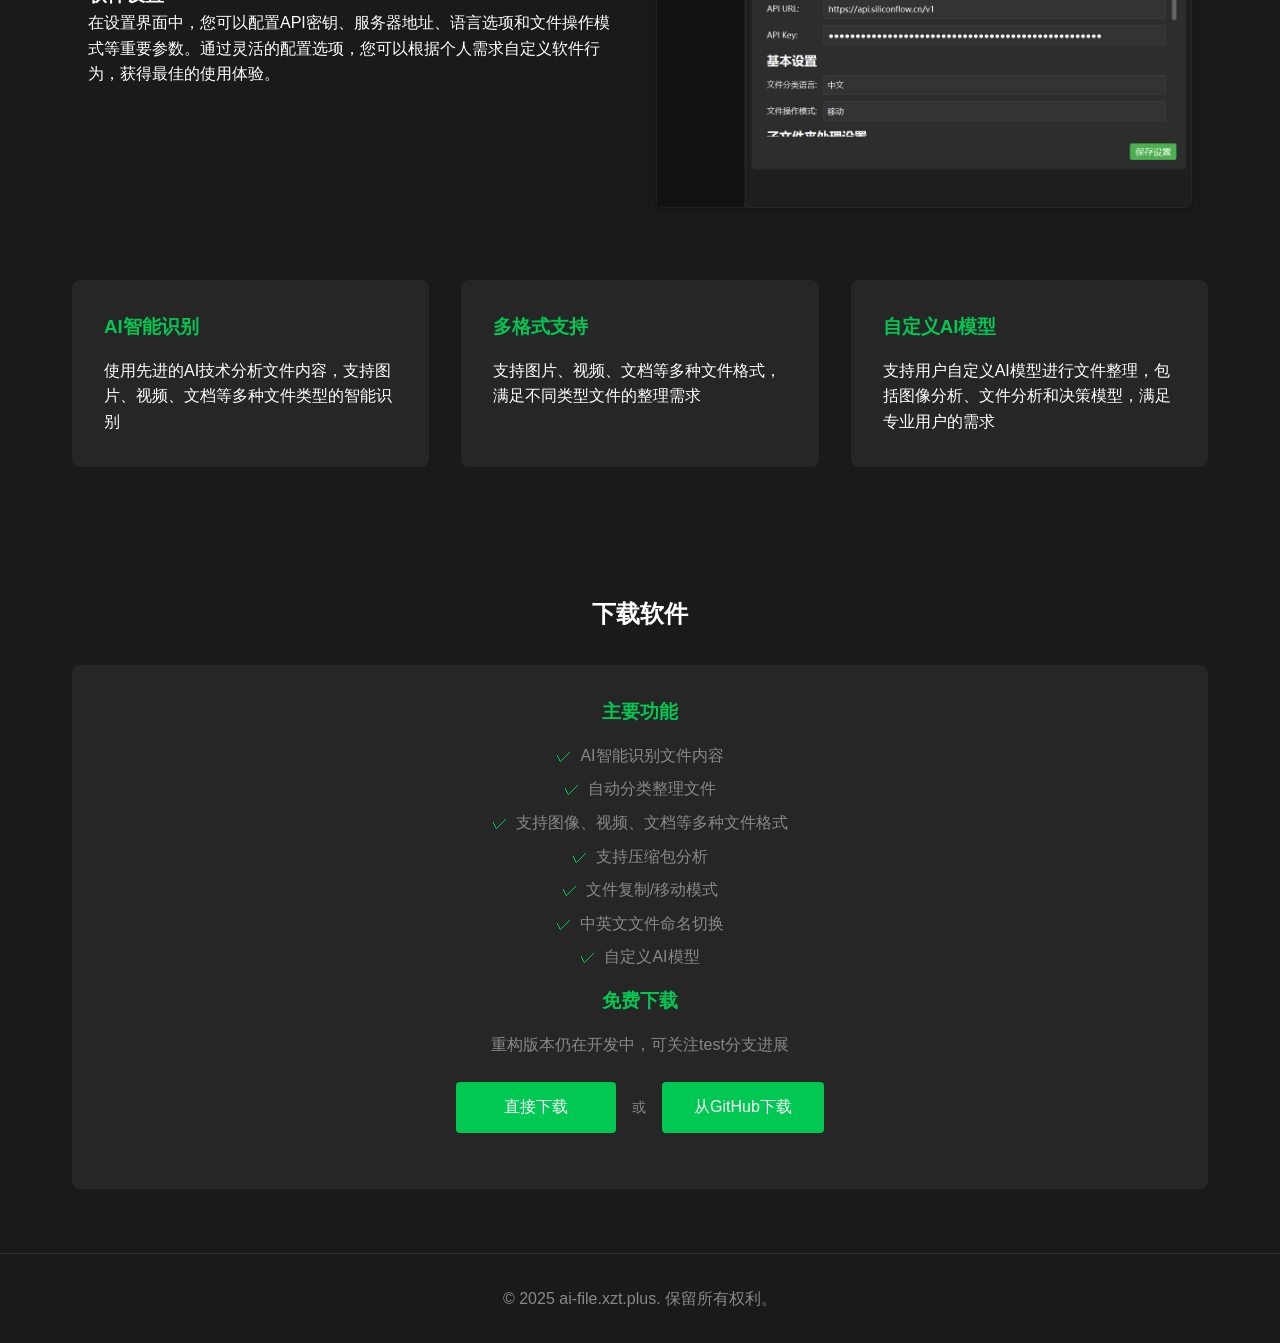
==== commit 75a9a3a8: "更新通知" ====
--- a/index.html
+++ b/index.html
@@ -267,7 +267,7 @@
 </head>
 <body>
     <div class="top-notification">
-        本项目为练手项目，因项目代码混乱，现已无力维护，现有版本仍可使用，但不再更新，建议尝试其它的AI整理项目
+        本项目为练手项目，因项目代码混乱，原代码已抛弃，重构版本在test分支发布，仍在更新中，可关注分支进展。
     </div>
 
     <header class="header">
@@ -409,7 +409,7 @@
                     <li>自定义AI模型</li>
                 </ul>
                 <h3>免费下载</h3>
-                <p style="color: var(--text-gray); margin: 1rem 0;">官网直接下载版本通常更新（新功能体验），Github通常代码更新了但是没发布正式版</p>
+                <p style="color: var(--text-gray); margin: 1rem 0;">重构版本仍在开发中，可关注test分支进展</p>
                 <div class="download-buttons">
                     <a href="dist/文脉通.exe" class="btn">直接下载</a>
                     <span class="or-text">或</span>
